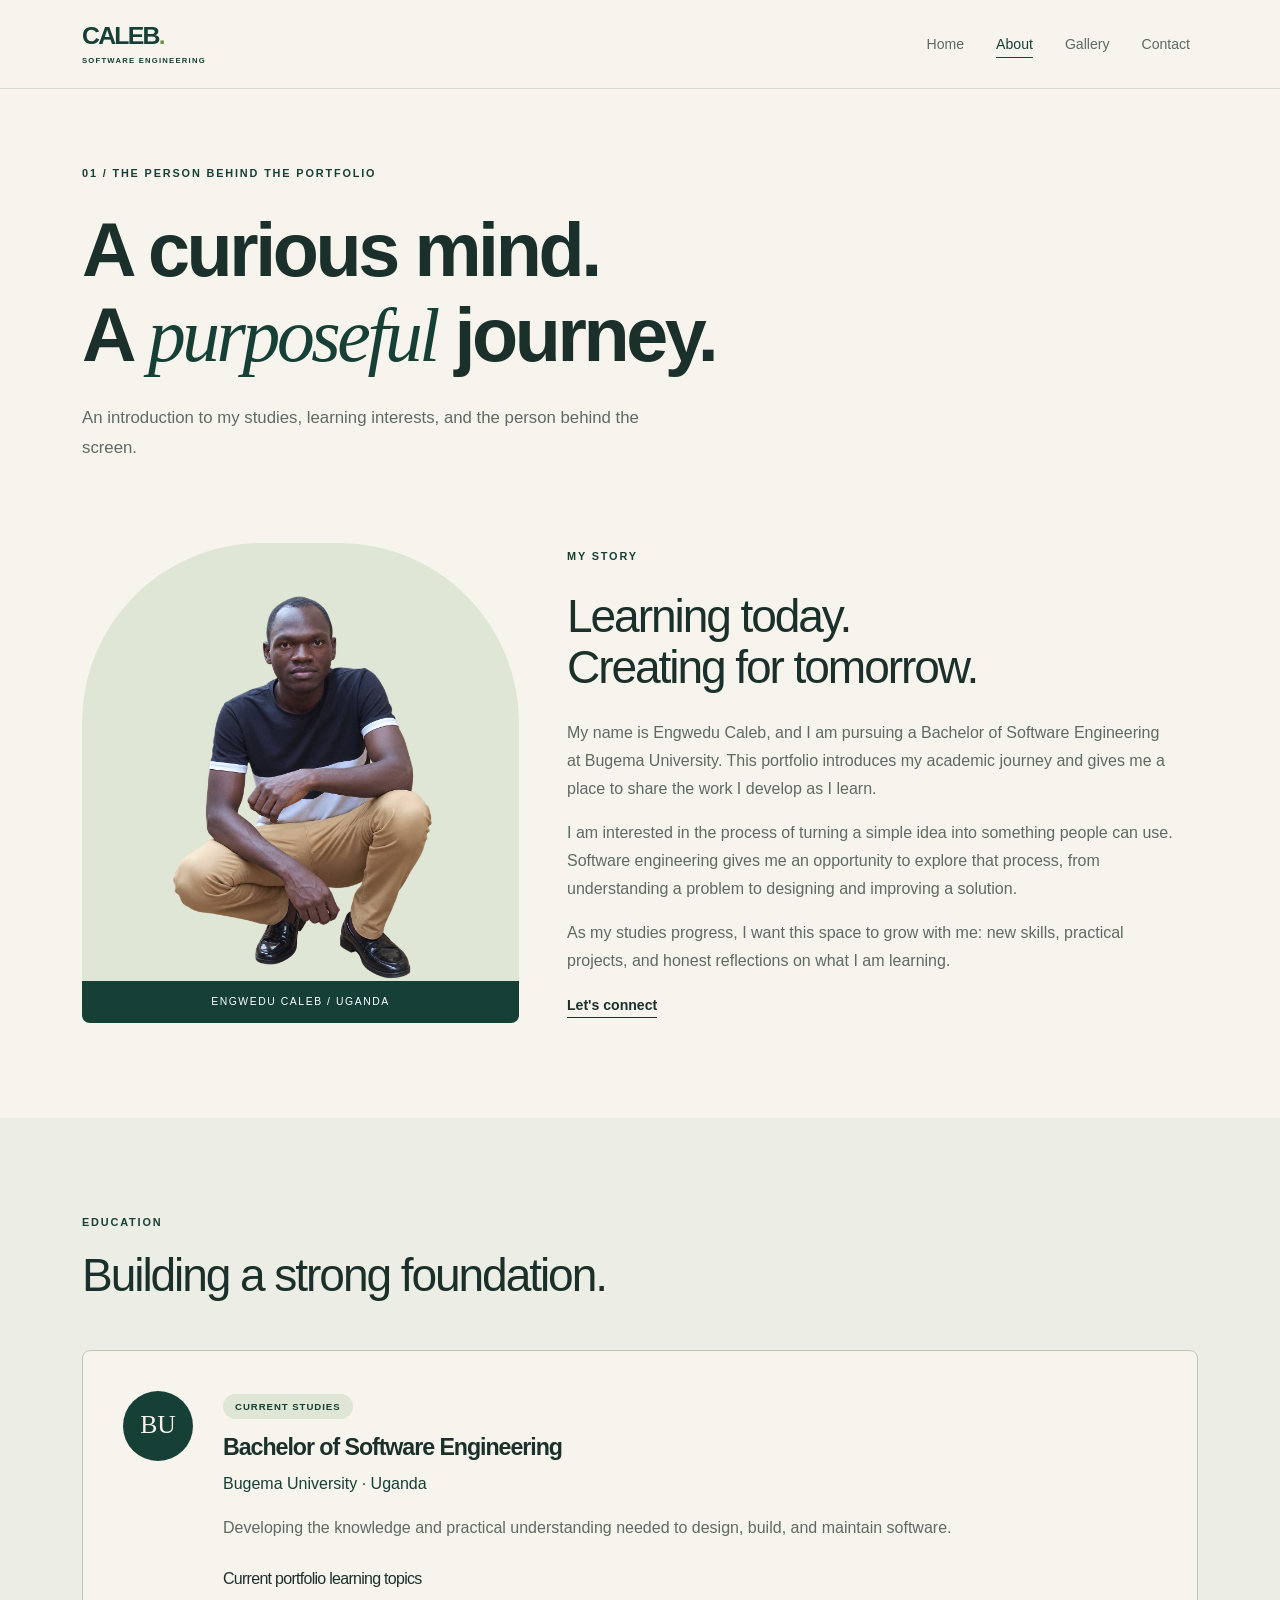
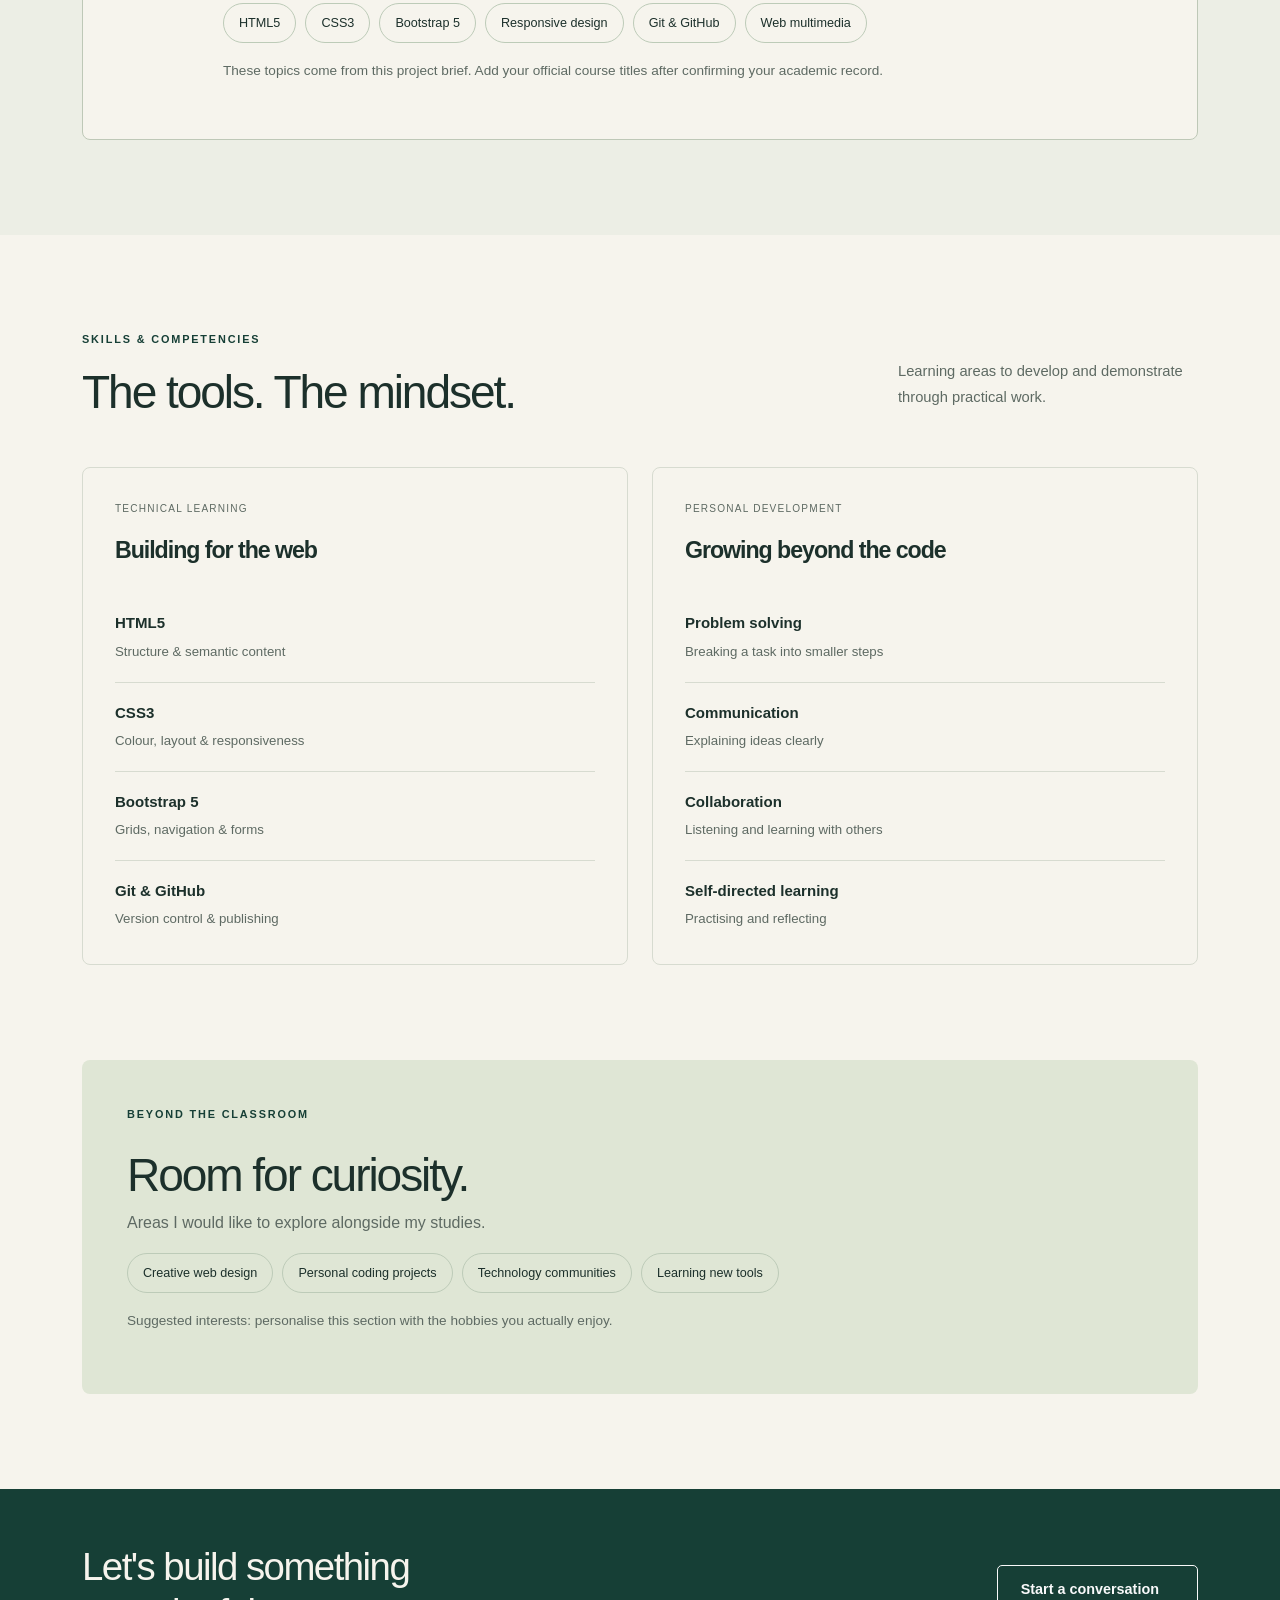
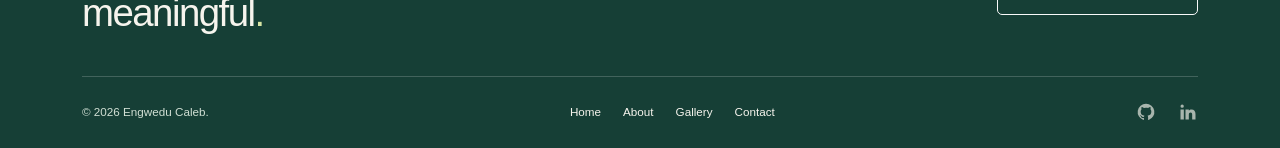
==== about.html @ b4d69822 "first commit this are the first fruits" ====
<!DOCTYPE html>
<html lang="en">
<head>
    <meta charset="UTF-8">
    <meta name="viewport" content="width=device-width, initial-scale=1.0">
    <meta name="description" content="Engwedu Caleb, Bachelor of Software Engineering student at Bugema University. Explore my learning journey, interests, and portfolio.">
    <meta name="theme-color" content="#163f36">
    <title>About | Engwedu Caleb</title>
    <link rel="icon" href="assets/images/favicon.svg" type="image/svg+xml">
    <link rel="stylesheet" href="assets/vendor/bootstrap.min.css">
    <link rel="stylesheet" href="assets/css/style.css">
    <script src="assets/vendor/bootstrap.bundle.min.js" defer></script>
    <script src="assets/js/main.js" defer></script>
</head>
<body>
    <a class="skip-link" href="#main">Skip to main content</a>
    <header class="site-header sticky-top">
        <nav class="navbar navbar-expand-md" aria-label="Main navigation">
            <div class="container">
                <a class="navbar-brand" href="index.html">CALEB<span class="brand-dot">.</span><span class="brand-sub">SOFTWARE ENGINEERING</span></a>
                <button class="navbar-toggler" type="button" data-bs-toggle="collapse" data-bs-target="#navigation" aria-controls="navigation" aria-expanded="false" aria-label="Toggle navigation">
                    <span class="navbar-toggler-icon"></span>
                </button>
                <div class="collapse navbar-collapse" id="navigation">
                    <ul class="navbar-nav ms-auto align-items-md-center gap-md-3">
                    <li class="nav-item">
                        <a class="nav-link " href="index.html">Home</a>
                    </li>
                    <li class="nav-item">
                        <a class="nav-link active" href="about.html" aria-current="page">About</a>
                    </li>
                    <li class="nav-item">
                        <a class="nav-link " href="gallery.html">Gallery</a>
                    </li>
                    <li class="nav-item">
                        <a class="nav-link " href="contact.html">Contact</a>
                    </li>
                    </ul>
                </div>
            </div>
        </nav>
    </header>
    <main id="main">
        <section class="page-heading container">
            <p class="eyebrow">01 / THE PERSON BEHIND THE PORTFOLIO</p>
            <h1>A curious mind.<br>A <span class="serif-word">purposeful</span> journey.</h1>
            <p class="lead-copy">An introduction to my studies, learning interests, and the person behind the screen.</p>
        </section>
        <section class="container section-bottom">
            <div class="row g-5 align-items-center">
                <div class="col-md-5">
                    <div class="about-photo">
                        <img src="assets/images/caleb.png" alt="Portrait of Engwedu Caleb" width="990" height="1561">
                        <span>ENGWEDU CALEB / UGANDA</span>
                    </div>
                </div>
                <div class="col-md-7 biography">
                    <p class="eyebrow">MY STORY</p>
                    <h2>Learning today.<br>Creating for tomorrow.</h2>
                    <p>My name is Engwedu Caleb, and I am pursuing a Bachelor of Software Engineering at Bugema University. This portfolio introduces my academic journey and gives me a place to share the work I develop as I learn.</p>
                    <p>I am interested in the process of turning a simple idea into something people can use. Software engineering gives me an opportunity to explore that process, from understanding a problem to designing and improving a solution.</p>
                    <p>As my studies progress, I want this space to grow with me: new skills, practical projects, and honest reflections on what I am learning.</p>
                    <a class="text-link" href="contact.html">Let's connect</a>
                </div>
            </div>
        </section>
        <section class="muted-section section-space" id="education">
            <div class="container">
                <div class="section-heading">
                    <div>
                        <p class="eyebrow">EDUCATION</p>
                        <h2>Building a strong foundation.</h2>
                    </div>
                </div>
                <article class="education-card">
                    <div class="education-marker" aria-hidden="true">BU</div>
                    <div>
                        <span class="badge rounded-pill study-badge">CURRENT STUDIES</span>
                        <h3>Bachelor of Software Engineering</h3>
                        <p class="institution">Bugema University · Uganda</p>
                        <p>Developing the knowledge and practical understanding needed to design, build, and maintain software.</p>
                        <h4 class="small-heading">Current portfolio learning topics</h4>
                        <div class="skill-tags">
                            <span>HTML5</span>
                            <span>CSS3</span>
                            <span>Bootstrap 5</span>
                            <span>Responsive design</span>
                            <span>Git &amp; GitHub</span>
                            <span>Web multimedia</span>
                        </div>
                        <p class="small-note mt-3">These topics come from this project brief. Add your official course titles after confirming your academic record.</p>
                    </div>
                </article>
            </div>
        </section>
        <section class="section-space" id="skills">
            <div class="container">
                <div class="section-heading">
                    <div>
                        <p class="eyebrow">SKILLS &amp; COMPETENCIES</p>
                        <h2>The tools. The mindset.</h2>
                    </div>
                    <p>Learning areas to develop and demonstrate through practical work.</p>
                </div>
                <div class="row g-4">
                    <div class="col-md-6">
                        <article class="skill-panel">
                            <span class="card-number">TECHNICAL LEARNING</span>
                            <h3>Building for the web</h3>
                            <ul class="clean-list">
                                <li><strong>HTML5</strong><span>Structure &amp; semantic content</span></li>
                                <li><strong>CSS3</strong><span>Colour, layout &amp; responsiveness</span></li>
                                <li><strong>Bootstrap 5</strong><span>Grids, navigation &amp; forms</span></li>
                                <li><strong>Git &amp; GitHub</strong><span>Version control &amp; publishing</span></li>
                            </ul>
                        </article>
                    </div>
                    <div class="col-md-6">
                        <article class="skill-panel">
                            <span class="card-number">PERSONAL DEVELOPMENT</span>
                            <h3>Growing beyond the code</h3>
                            <ul class="clean-list">
                                <li><strong>Problem solving</strong><span>Breaking a task into smaller steps</span></li>
                                <li><strong>Communication</strong><span>Explaining ideas clearly</span></li>
                                <li><strong>Collaboration</strong><span>Listening and learning with others</span></li>
                                <li><strong>Self-directed learning</strong><span>Practising and reflecting</span></li>
                            </ul>
                        </article>
                    </div>
                </div>
            </div>
        </section>
        <section class="container section-bottom">
            <div class="interests-panel">
                <p class="eyebrow">BEYOND THE CLASSROOM</p>
                <h2>Room for curiosity.</h2>
                <p>Areas I would like to explore alongside my studies.</p>
                <div class="skill-tags">
                    <span>Creative web design</span>
                    <span>Personal coding projects</span>
                    <span>Technology communities</span>
                    <span>Learning new tools</span>
                </div>
                <p class="small-note mt-3">Suggested interests: personalise this section with the hobbies you actually enjoy.</p>
            </div>
        </section>
    </main>
    <footer class="site-footer">
        <div class="container">
            <div class="footer-top">
                <a class="footer-brand" href="index.html">Let's build something meaningful<span>.</span></a>
                <a class="btn btn-outline-light" href="contact.html">Start a conversation<span aria-hidden="true"></span></a>
            </div>
            <div class="footer-bottom">
                <p>&copy; 2026 Engwedu Caleb.</p>
                <nav class="footer-links" aria-label="Footer navigation">
                <a href="index.html">Home</a>
                <a href="about.html">About</a>
                <a href="gallery.html">Gallery</a>
                <a href="contact.html">Contact</a>
                </nav>
                <div class="social-links" aria-label="Professional profiles awaiting setup">
                    <span class="social-pending" title="GitHub profile to be added"><svg viewBox="0 0 24 24" aria-hidden="true"><path d="M12 2a10 10 0 0 0-3.16 19.49c.5.09.68-.22.68-.48v-1.86c-2.78.6-3.37-1.18-3.37-1.18-.45-1.16-1.11-1.47-1.11-1.47-.91-.62.07-.61.07-.61 1 .07 1.53 1.03 1.53 1.03.89 1.53 2.34 1.09 2.91.83.09-.65.35-1.09.64-1.34-2.22-.25-4.56-1.11-4.56-4.95 0-1.09.39-1.98 1.03-2.68-.1-.25-.45-1.27.1-2.65 0 0 .84-.27 2.75 1.02A9.6 9.6 0 0 1 12 6.81c.85 0 1.71.11 2.51.34 1.91-1.29 2.75-1.02 2.75-1.02.55 1.38.2 2.4.1 2.65.64.7 1.03 1.59 1.03 2.68 0 3.85-2.34 4.7-4.57 4.95.36.31.68.92.68 1.85v2.75c0 .27.18.58.69.48A10 10 0 0 0 12 2Z"/></svg><span class="visually-hidden">GitHub profile to be added</span></span>
                    <span class="social-pending" title="LinkedIn profile to be added"><svg viewBox="0 0 24 24" aria-hidden="true"><path d="M5 3a2 2 0 1 0 0 4 2 2 0 0 0 0-4ZM3 9h4v12H3V9Zm6 0h4v1.64C13.7 9.5 14.8 9 16.2 9c3.2 0 4.8 2 4.8 5.5V21h-4v-6c0-1.7-.6-2.5-1.9-2.5-1.4 0-2.1 1-2.1 2.5v6H9V9Z"/></svg><span class="visually-hidden">LinkedIn profile to be added</span></span>
                </div>
            </div>
        </div>
    </footer>
</body>
</html>
---- assets/css/style.css ----
/* 1. Colours and base styles */
:root {
    --paper: #f6f4ed;
    --ink: #1c302b;
    --green: #163f36;
    --muted: #5e6a63;
    --line: #d7dbd0;
    --sage: #dfe6d5;
    --lime: #d7e5a4;
}

* {
    box-sizing: border-box;
}

html {
    scroll-behavior: smooth;
    scroll-padding-top: 110px;
}

body {
    margin: 0;
    background: var(--paper);
    color: var(--ink);
    font-family: Arial, Helvetica, sans-serif;
    font-size: 16px;
    line-height: 1.75;
}

img {
    max-width: 100%;
    height: auto;
}

a {
    color: inherit;
    text-underline-offset: 5px;
}

button, input, textarea {
    font: inherit;
}

h1, h2, h3, h4, p, figure {
    margin-top: 0;
}

h1, h2, h3, h4 {
    letter-spacing: -0.045em;
    line-height: 1.12;
}

h1 {
    font-size: clamp(3.2rem, 6.5vw, 6rem);
    font-weight: 600;
}

h2 {
    font-size: clamp(2rem, 3.6vw, 3.2rem);
    font-weight: 500;
}

h3 {
    font-size: 1.45rem;
    font-weight: 600;
}

p {
    color: var(--muted);
}

::selection {
    background: var(--lime);
    color: var(--green);
}

:focus-visible {
    outline: 3px solid #688d27;
    outline-offset: 5px;
}

.skip-link {
    position: fixed;
    top: -100px;
    left: 12px;
    z-index: 2000;
    padding: 10px 20px;
    background: var(--green);
    color: white;
}

.skip-link:focus {
    top: 10px;
}

.section-space {
    padding: 95px 0;
}

.section-bottom {
    padding-bottom: 95px;
}

.eyebrow {
    font-size: 0.68rem;
    font-weight: 700;
    letter-spacing: 0.17em;
    color: var(--green);
    margin-bottom: 25px;
}

.serif-word {
    font-family: Georgia, 'Times New Roman', serif;
    font-style: italic;
    font-weight: 400;
    color: var(--green);
}

.lead-copy {
    max-width: 510px;
    font-size: 1.05rem;
}

.small-note {
    font-size: 0.85rem;
}

/* 2. Navigation */
.site-header {
    background: rgba(246, 244, 237, 0.97);
    border-bottom: 1px solid var(--line);
}

.navbar {
    min-height: 88px;
}

.navbar-brand {
    font-size: 1.55rem;
    font-weight: 800;
    letter-spacing: -0.07em;
    line-height: 1;
    color: var(--green);
}

.brand-dot {
    color: #74944d;
}

.brand-sub {
    display: block;
    margin-top: 8px;
    font-size: 0.48rem;
    letter-spacing: 0.16em;
}

.nav-link {
    font-size: 0.88rem;
    color: var(--muted);
}

.nav-link.active {
    color: var(--green) !important;
    text-decoration: underline;
    text-underline-offset: 8px;
}

.nav-link:hover {
    color: var(--green);
}

/* 3. Buttons */
.btn {
    border-radius: 5px;
    padding: 13px 23px;
    font-size: 0.9rem;
    font-weight: 600;
}

.btn-primary {
    background: var(--green);
    border-color: var(--green);
    color: white;
}

.btn-primary:hover, .btn-primary:focus-visible {
    background: #285d4e;
    border-color: #285d4e;
}

.btn span {
    margin-left: 15px;
}

.button-group {
    display: flex;
    flex-wrap: wrap;
    align-items: center;
    gap: 25px;
    margin-top: 30px;
}

.text-link {
    font-size: 0.88rem;
    font-weight: 600;
    text-decoration: none;
    border-bottom: 1px solid currentColor;
    padding-bottom: 4px;
}

.text-link:hover {
    color: #507641;
}

/* 4. Home hero and layered portrait */
.hero {
    padding-top: 65px;
    padding-bottom: 65px;
}

.hero-copy h1 {
    margin-bottom: 25px;
}

.hero-intro {
    color: var(--ink);
    font-size: clamp(1.2rem, 2.1vw, 1.6rem);
    line-height: 1.4;
    letter-spacing: -0.025em;
}

.status-dot {
    display: inline-block;
    width: 7px;
    height: 7px;
    margin-right: 8px;
    background: #688d27;
    border-radius: 50%;
}

.hero-meta {
    display: flex;
    gap: 28px;
    margin-top: 40px;
    font-size: 0.61rem;
    letter-spacing: 0.12em;
    color: var(--muted);
}

.portrait-stage {
    position: relative;
    height: 565px;
    max-width: 540px;
    margin: 0 auto;
    isolation: isolate;
}

.portrait-circle {
    position: absolute;
    width: 90%;
    aspect-ratio: 1;
    left: 5%;
    top: 70px;
    background: var(--sage);
    border: 2px solid #72907b;
    border-radius: 50%;
    z-index: -1;
}

.portrait-circle::after {
    content: '';
    position: absolute;
    inset: 13px;
    border: 1px solid #a8b99d;
    border-radius: 50%;
}

.hero-portrait {
    position: absolute;
    height: 550px;
    width: auto;
    max-width: 94%;
    object-fit: contain;
    left: 50%;
    bottom: 0;
    transform: translateX(-50%);
    z-index: 1;
}

.portrait-small-text {
    position: absolute;
    right: -5px;
    top: 95px;
    writing-mode: vertical-rl;
    font-size: 0.57rem;
    letter-spacing: 0.18em;
}

.portrait-label {
    position: absolute;
    left: 5px;
    bottom: 45px;
    z-index: 2;
    padding: 15px 23px;
    background: var(--paper);
    box-shadow: 0 5px 24px #21372b13;
    border: 1px solid var(--line);
    border-radius: 5px;
    font-size: 1rem;
    font-weight: 600;
}

.portrait-label span {
    display: block;
    font-size: 0.66rem;
    color: var(--muted);
    font-weight: 400;
}

.portrait-spark {
    position: absolute;
    left: 18px;
    top: 65px;
    font-size: 4.5rem;
    line-height: 1;
    color: var(--green);
}

.identity-strip {
    background: var(--green);
    color: var(--paper);
    padding: 23px 0;
}

.strip-content {
    display: flex;
    flex-wrap: wrap;
    justify-content: space-between;
    align-items: center;
    gap: 18px;
    font-size: 0.65rem;
    letter-spacing: 0.12em;
}

/* 5. Cards and general sections */
.section-heading {
    display: flex;
    align-items: flex-end;
    justify-content: space-between;
    gap: 35px;
    margin-bottom: 40px;
}

.section-heading > p {
    max-width: 300px;
    font-size: 0.92rem;
}

.section-heading .eyebrow {
    margin-bottom: 18px;
}

.feature-card {
    height: 100%;
    padding: 30px;
    border: 1px solid var(--line);
    border-radius: 8px;
    transition: transform 180ms ease;
}

.feature-card:hover {
    transform: translateY(-5px);
}

.feature-card p {
    font-size: 0.92rem;
    margin: 17px 0 25px;
}

.accent-card {
    background: var(--sage);
}

.card-number {
    display: block;
    font-size: 0.63rem;
    letter-spacing: 0.12em;
    color: var(--muted);
    margin-bottom: 20px;
}

.feature-symbol {
    display: block;
    font-family: Georgia, serif;
    font-size: 2.8rem;
    color: var(--green);
    margin-bottom: 25px;
}

.note-section {
    border-top: 1px solid var(--line);
    padding: 55px 0;
}

.note-layout {
    display: flex;
    align-items: center;
    justify-content: space-between;
    gap: 30px;
}

.note-layout p {
    color: var(--ink);
    font-size: clamp(1.6rem, 3vw, 2.4rem);
    line-height: 1.3;
    letter-spacing: -0.04em;
    margin: 0;
}

.note-layout em {
    font-family: Georgia, serif;
}

.round-link {
    width: 65px;
    height: 65px;
    display: grid;
    place-items: center;
    border: 1px solid var(--green);
    border-radius: 50%;
    text-decoration: none;
    font-size: 1.8rem;
    flex-shrink: 0;
}

.page-heading {
    padding-top: 75px;
    padding-bottom: 65px;
}

.page-heading h1 {
    font-size: clamp(2.8rem, 5.9vw, 5.4rem);
    margin-bottom: 25px;
}

.page-heading .lead-copy {
    max-width: 590px;
}

.muted-section {
    background: #eceee5;
}

/* 6. About page */
.about-photo {
    position: relative;
    background: var(--sage);
    border-radius: 180px 180px 8px 8px;
    height: 480px;
    overflow: hidden;
    text-align: center;
}

.about-photo img {
    height: 440px;
    width: auto;
    margin-top: 15px;
    object-fit: contain;
}

.about-photo > span {
    position: absolute;
    bottom: 0;
    left: 0;
    right: 0;
    background: var(--green);
    padding: 12px;
    color: white;
    font-size: 0.65rem;
    letter-spacing: 0.15em;
}

.biography p {
    max-width: 610px;
}

.biography h2 {
    margin-bottom: 25px;
}

.education-card {
    display: flex;
    gap: 30px;
    padding: 40px;
    border: 1px solid #bec8b7;
    border-radius: 8px;
    background: var(--paper);
}

.education-marker {
    display: grid;
    place-items: center;
    height: 70px;
    width: 70px;
    flex-shrink: 0;
    background: var(--green);
    color: var(--paper);
    border-radius: 50%;
    font-family: Georgia, serif;
    font-size: 1.6rem;
}

.study-badge {
    background: var(--sage);
    color: var(--green);
    font-size: 0.6rem;
    letter-spacing: 0.1em;
    margin-bottom: 15px;
    padding: 8px 12px;
}

.institution {
    color: var(--green);
    margin-top: 10px;
}

.small-heading {
    font-size: 1rem;
    margin-top: 28px;
    margin-bottom: 15px;
}

.skill-tags {
    display: flex;
    flex-wrap: wrap;
    gap: 9px;
}

.skill-tags span {
    padding: 8px 15px;
    font-size: 0.79rem;
    border: 1px solid #bdcbb8;
    border-radius: 30px;
}

.skill-panel {
    padding: 32px;
    border: 1px solid var(--line);
    border-radius: 8px;
    height: 100%;
}

.clean-list {
    list-style: none;
    margin: 30px 0 0;
    padding: 0;
}

.clean-list li {
    padding: 17px 0;
    border-bottom: 1px solid var(--line);
}

.clean-list li:last-child {
    border: 0;
    padding-bottom: 0;
}

.clean-list strong {
    display: block;
    font-size: 0.94rem;
}

.clean-list span {
    font-size: 0.83rem;
    color: var(--muted);
}

.interests-panel {
    padding: 45px;
    background: var(--sage);
    border-radius: 8px;
}

/* 7. Gallery and video */
.video-frame {
    margin-bottom: 0;
}

.video-frame video {
    display: block;
    width: 100%;
    aspect-ratio: 16 / 9;
    background: var(--green);
    border-radius: 8px;
}

.video-frame figcaption {
    font-size: 0.83rem;
    padding-top: 15px;
    color: var(--muted);
}

.video-note {
    padding: 20px 35px;
}

.video-note h3 {
    font-size: 2rem;
    margin-bottom: 20px;
}

.media-notice {
    padding: 14px 18px;
    background: #eee8d7;
    color: #554c32;
    border-radius: 4px;
    font-size: 0.83rem;
    margin-top: 18px;
}

.gallery-card {
    height: 100%;
    background: var(--paper);
    border: 1px solid var(--line);
    border-radius: 8px;
    overflow: hidden;
}

.photo-button {
    display: block;
    position: relative;
    width: 100%;
    height: 350px;
    padding: 0;
    border: 0;
    background: #dfe6d5;
}

.photo-button img {
    height: 330px;
    width: 100%;
    object-fit: contain;
    transition: transform 200ms ease;
}

.photo-button:hover img {
    transform: scale(1.03);
}

.enlarge-label {
    position: absolute;
    bottom: 15px;
    right: 15px;
    background: var(--paper);
    padding: 5px 10px;
    font-size: 0.58rem;
    letter-spacing: 0.08em;
}

.gallery-card figcaption {
    padding: 25px;
}

.gallery-card h3 {
    font-size: 1.2rem;
}

.gallery-card p {
    font-size: 0.85rem;
    margin-bottom: 0;
}

.gallery-placeholder {
    display: flex;
    flex-direction: column;
    justify-content: center;
    align-items: center;
    height: 350px;
    background: #e2e4da;
    padding: 20px;
    text-align: center;
}

.gallery-placeholder > span {
    font-family: Georgia, serif;
    font-style: italic;
    font-size: 6rem;
    color: #8c9c85;
    line-height: 1.4;
}

.gallery-placeholder.alternate {
    background: #e9e2d4;
}

.portrait-modal-body {
    background: var(--sage);
    text-align: center;
}

.portrait-modal-body img {
    max-height: 72vh;
    width: auto;
}

/* 8. Contact */
.contact-details {
    margin-top: 35px;
}

.contact-details dt {
    font-size: 0.63rem;
    letter-spacing: 0.12em;
    margin-top: 25px;
    color: var(--muted);
}

.contact-details dd {
    font-size: 0.95rem;
    margin-top: 5px;
}

.contact-form {
    background: #eceee5;
    padding: 35px;
    border-radius: 8px;
    border: 1px solid var(--line);
}

.contact-form h3 {
    margin-bottom: 15px;
}

.form-label {
    font-size: 0.8rem;
    font-weight: 600;
}

.form-control {
    background: var(--paper);
    border: 1px solid #c9d0c2;
    border-radius: 4px;
    padding: 12px;
}

.form-control:focus {
    background: var(--paper);
    border-color: var(--green);
    box-shadow: 0 0 0 3px #163f361c;
}

.form-status {
    font-size: 0.86rem;
    margin-bottom: 0;
}

.message-preview {
    margin-top: 20px;
}

.map-heading {
    display: flex;
    justify-content: space-between;
    align-items: center;
    gap: 25px;
    margin-bottom: 30px;
}

.map-heading h2 {
    font-size: 2rem;
}

.campus-map {
    display: block;
    width: 100%;
    height: 350px;
    border: 0;
    border-radius: 8px;
    background: var(--sage);
}

/* 9. Footer */
.site-footer {
    background: var(--green);
    color: var(--paper);
    padding: 55px 0 25px;
}

.footer-top {
    display: flex;
    align-items: center;
    justify-content: space-between;
    gap: 30px;
    padding-bottom: 40px;
    border-bottom: 1px solid #ffffff30;
}

.footer-brand {
    max-width: 430px;
    font-size: clamp(1.7rem, 3vw, 2.6rem);
    line-height: 1.2;
    letter-spacing: -0.04em;
    text-decoration: none;
}

.footer-brand span {
    color: var(--lime);
}

.footer-bottom {
    display: flex;
    flex-wrap: wrap;
    align-items: center;
    justify-content: space-between;
    gap: 25px;
    padding-top: 25px;
    font-size: 0.73rem;
}

.footer-bottom p {
    color: #d1dfd4;
    margin: 0;
}

.footer-links, .social-links {
    display: flex;
    gap: 22px;
}

.footer-links a {
    text-decoration: none;
}

.footer-links a:hover {
    text-decoration: underline;
}

.social-pending {
    display: inline-flex;
    opacity: 0.65;
}

.social-links svg {
    width: 20px;
    height: 20px;
    fill: currentColor;
}

/* 10. Responsive adjustments */
@media (min-width: 1400px) {
    .container {
        max-width: 1180px;
    }
}

@media (max-width: 991px) {
    .hero-copy {
        text-align: center;
    }

    .hero-copy .lead-copy {
        margin-left: auto;
        margin-right: auto;
    }

    .button-group, .hero-meta {
        justify-content: center;
    }

    .portrait-stage {
        max-width: 490px;
    }

    .section-space {
        padding: 65px 0;
    }

    .section-heading {
        align-items: flex-start;
        flex-direction: column;
        gap: 15px;
    }

    .section-heading > p {
        max-width: 500px;
    }
}

@media (max-width: 575px) {
    .container {
        padding-left: 22px;
        padding-right: 22px;
    }

    .navbar {
        min-height: 76px;
    }

    .navbar-collapse {
        padding: 20px 0;
    }

    .hero {
        padding-top: 45px;
        padding-bottom: 25px;
    }

    .hero .eyebrow {
        font-size: 0.56rem;
        letter-spacing: 0.1em;
    }

    .hero-meta {
        gap: 18px;
        font-size: 0.54rem;
    }

    .portrait-stage {
        height: 445px;
        max-width: 360px;
    }

    .hero-portrait {
        height: 430px;
    }

    .portrait-circle {
        top: 65px;
        width: 94%;
        left: 3%;
    }

    .portrait-small-text {
        right: -8px;
        font-size: 0.48rem;
    }

    .portrait-label {
        left: 0;
        bottom: 25px;
        padding: 10px 15px;
        font-size: 0.86rem;
    }

    .portrait-spark {
        font-size: 3.2rem;
        left: 0;
    }

    .strip-content {
        justify-content: center;
        font-size: 0.57rem;
        text-align: center;
    }

    .strip-content span:nth-child(n+4) {
        display: none;
    }

    .note-layout {
        flex-wrap: wrap;
    }

    .note-layout .eyebrow {
        flex-basis: 100%;
        margin: 0;
    }

    .note-layout p {
        font-size: 1.6rem;
        max-width: 240px;
    }

    .round-link {
        width: 45px;
        height: 45px;
    }

    .page-heading {
        padding-top: 50px;
        padding-bottom: 40px;
    }

    .section-bottom {
        padding-bottom: 60px;
    }

    .education-card {
        flex-direction: column;
        padding: 25px;
    }

    .interests-panel, .contact-form, .skill-panel {
        padding: 25px;
    }

    .footer-top, .map-heading {
        flex-direction: column;
        align-items: flex-start;
    }

    .footer-bottom {
        flex-direction: column;
        align-items: flex-start;
        gap: 20px;
    }
}

@media (prefers-reduced-motion: reduce) {
    html {
        scroll-behavior: auto;
    }

    *, *::before, *::after {
        transition: none !important;
    }
}
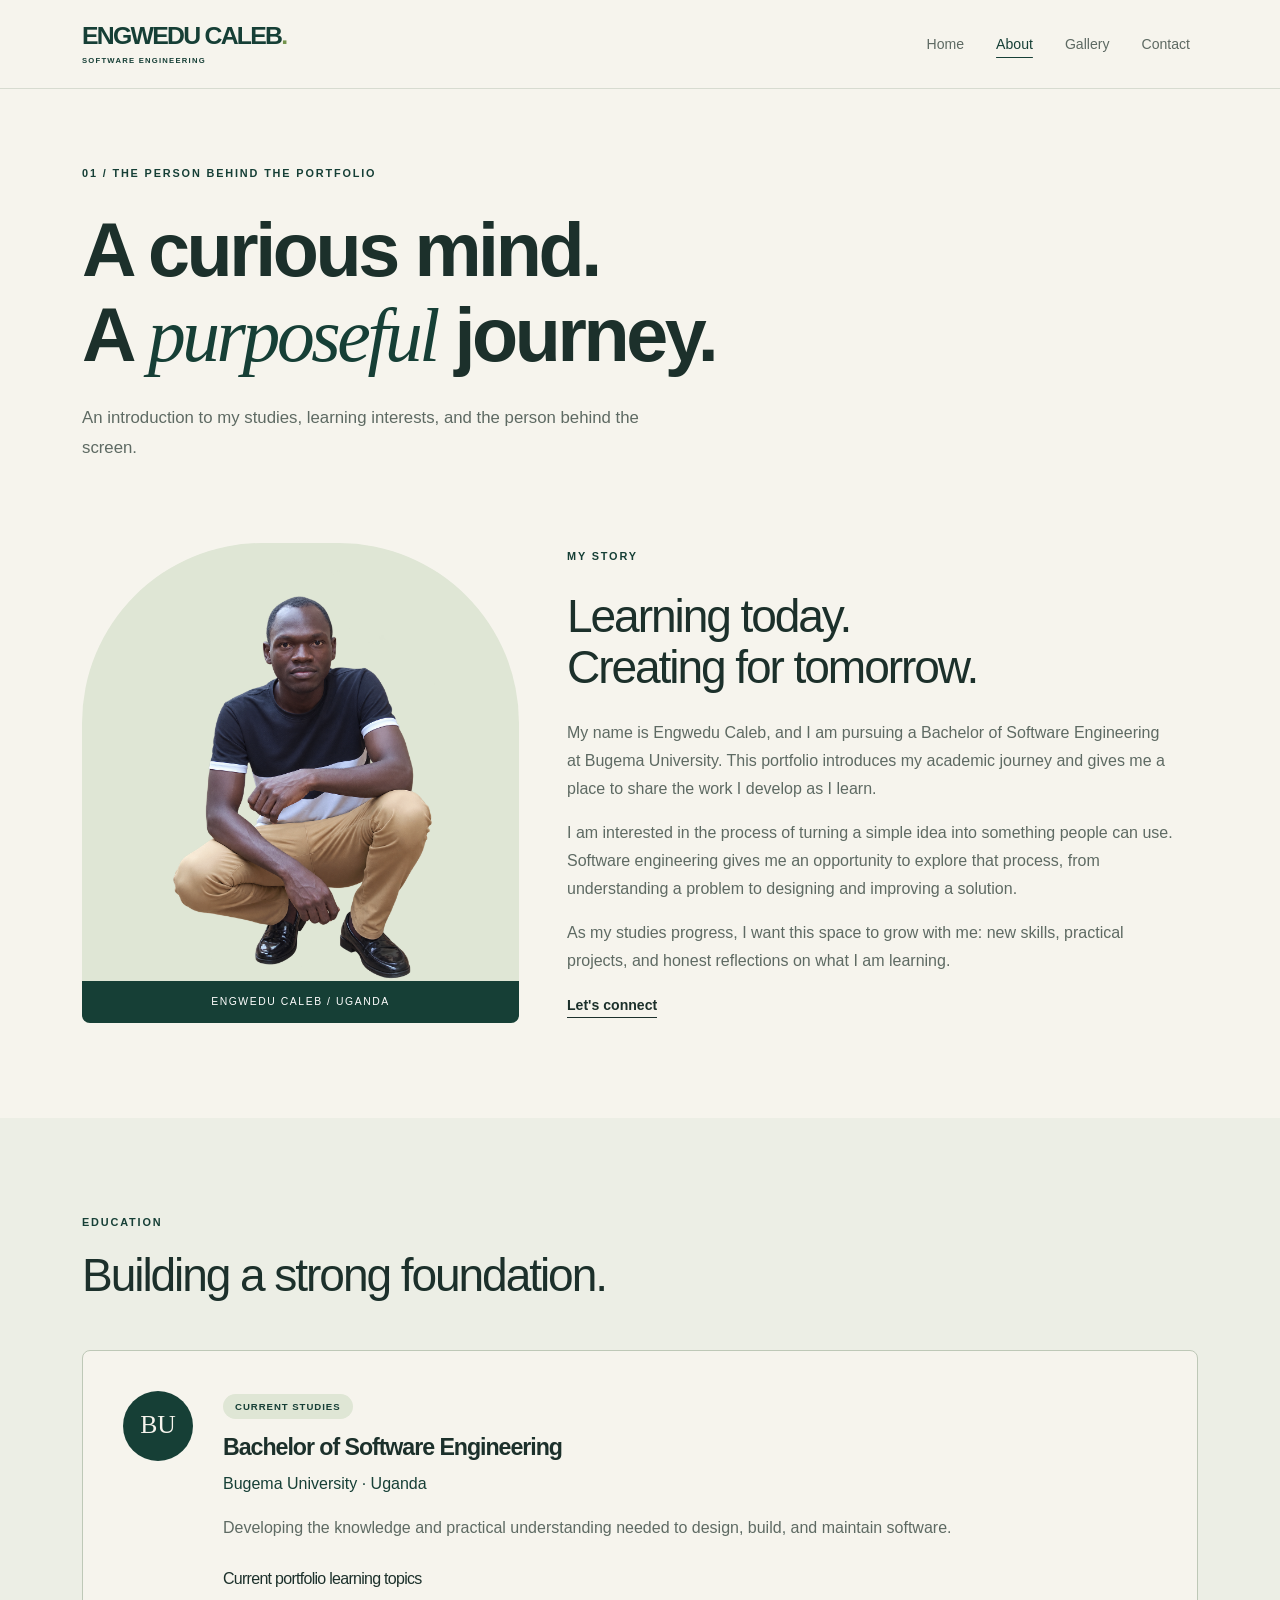
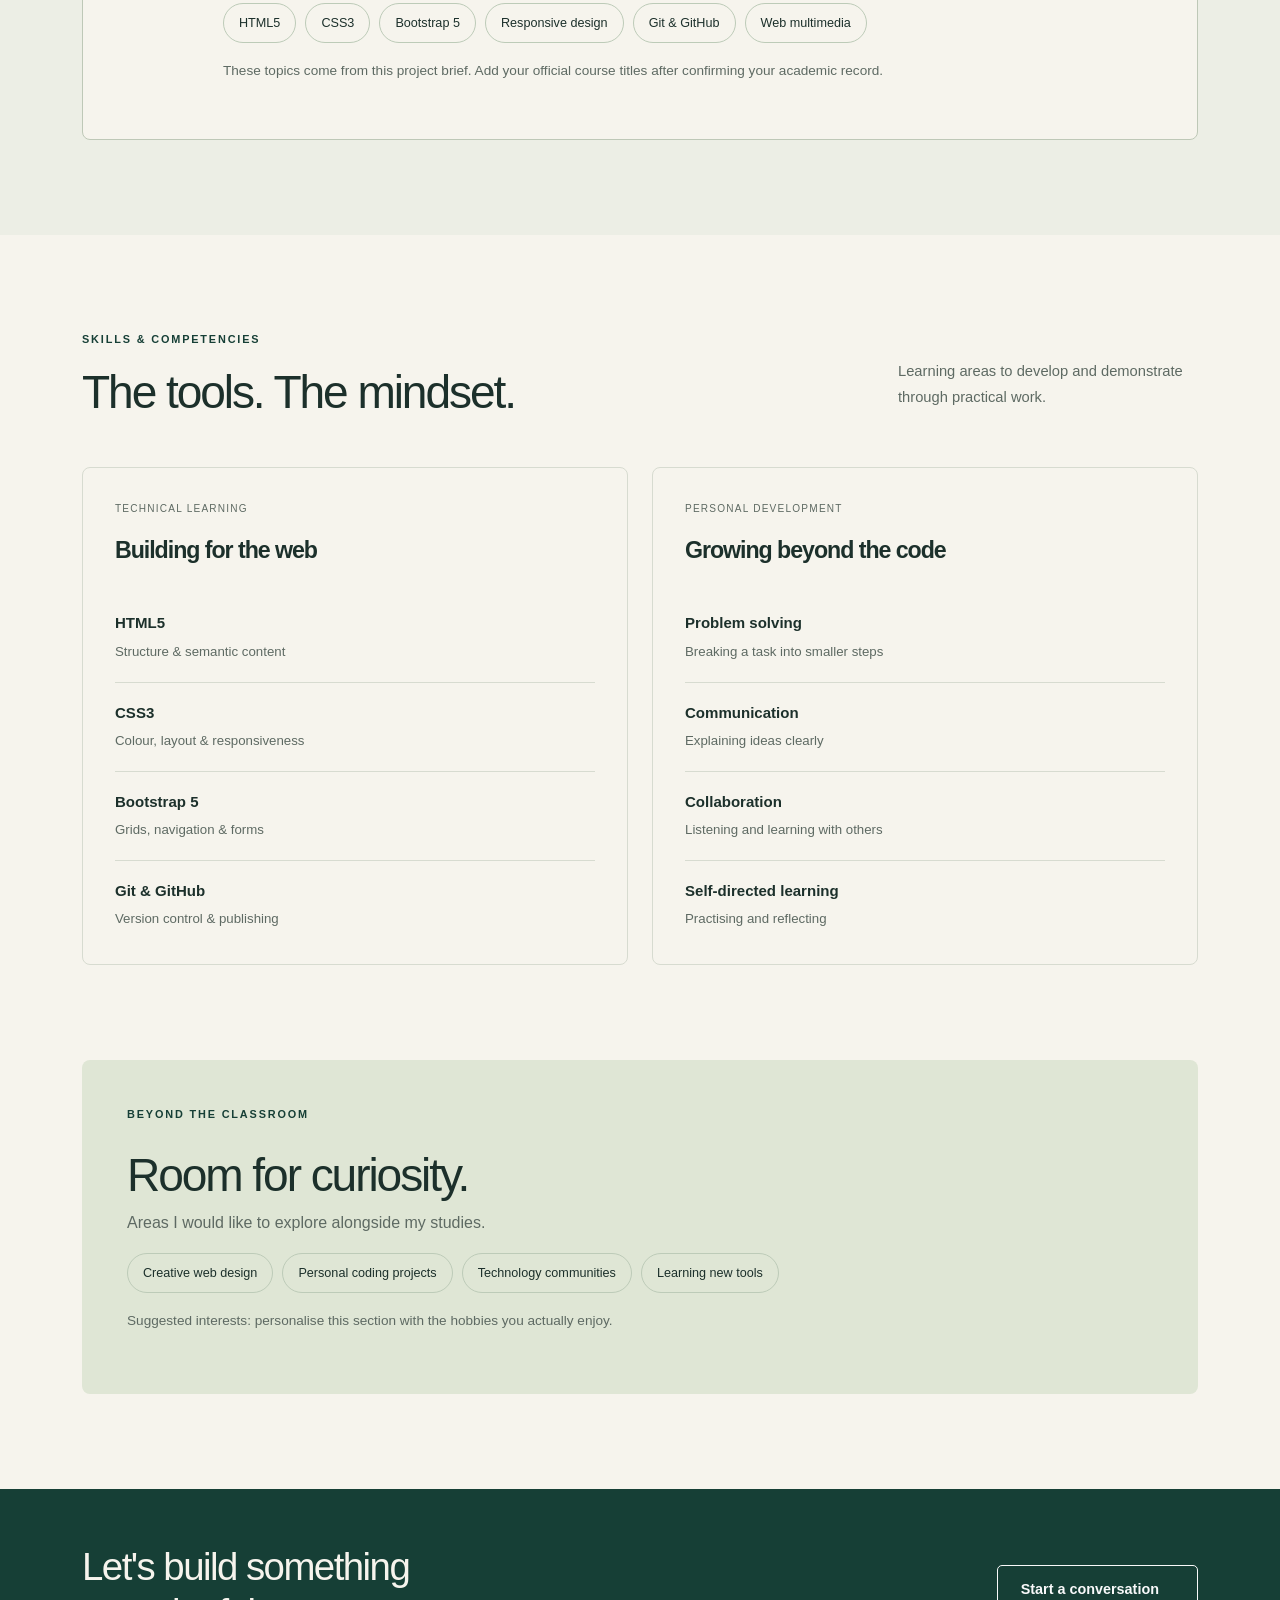
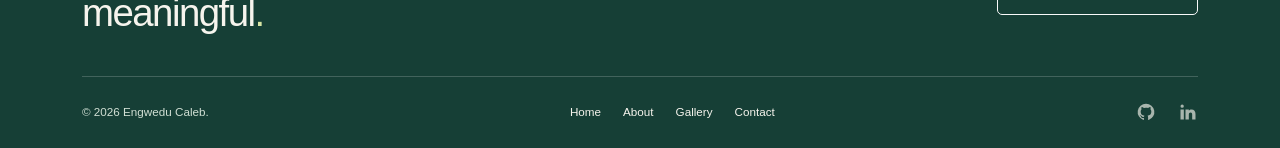
==== commit cfa13cb1: "second commit this is the changes  i made as i was reviewing and editing." ====
--- a/about.html
+++ b/about.html
@@ -17,7 +17,7 @@
     <header class="site-header sticky-top">
         <nav class="navbar navbar-expand-md" aria-label="Main navigation">
             <div class="container">
-                <a class="navbar-brand" href="index.html">CALEB<span class="brand-dot">.</span><span class="brand-sub">SOFTWARE ENGINEERING</span></a>
+                <a class="navbar-brand" href="index.html">ENGWEDU CALEB<span class="brand-dot">.</span><span class="brand-sub">SOFTWARE ENGINEERING</span></a>
                 <button class="navbar-toggler" type="button" data-bs-toggle="collapse" data-bs-target="#navigation" aria-controls="navigation" aria-expanded="false" aria-label="Toggle navigation">
                     <span class="navbar-toggler-icon"></span>
                 </button>
--- a/assets/css/style.css
+++ b/assets/css/style.css
@@ -1016,3 +1016,19 @@
         transition: none !important;
     }
 }
+
+.gallery-placeholder img{
+    width: 130%;
+    height: 100%;
+    object-fit: cover;
+}
+
+.gallery-placeholder img:hover{
+    transform: scale(1.05);
+}
+
+.gallery-placeholder.alternate img{
+    width: 200px;
+    height: 100%;
+    object-fit: cover;
+}
